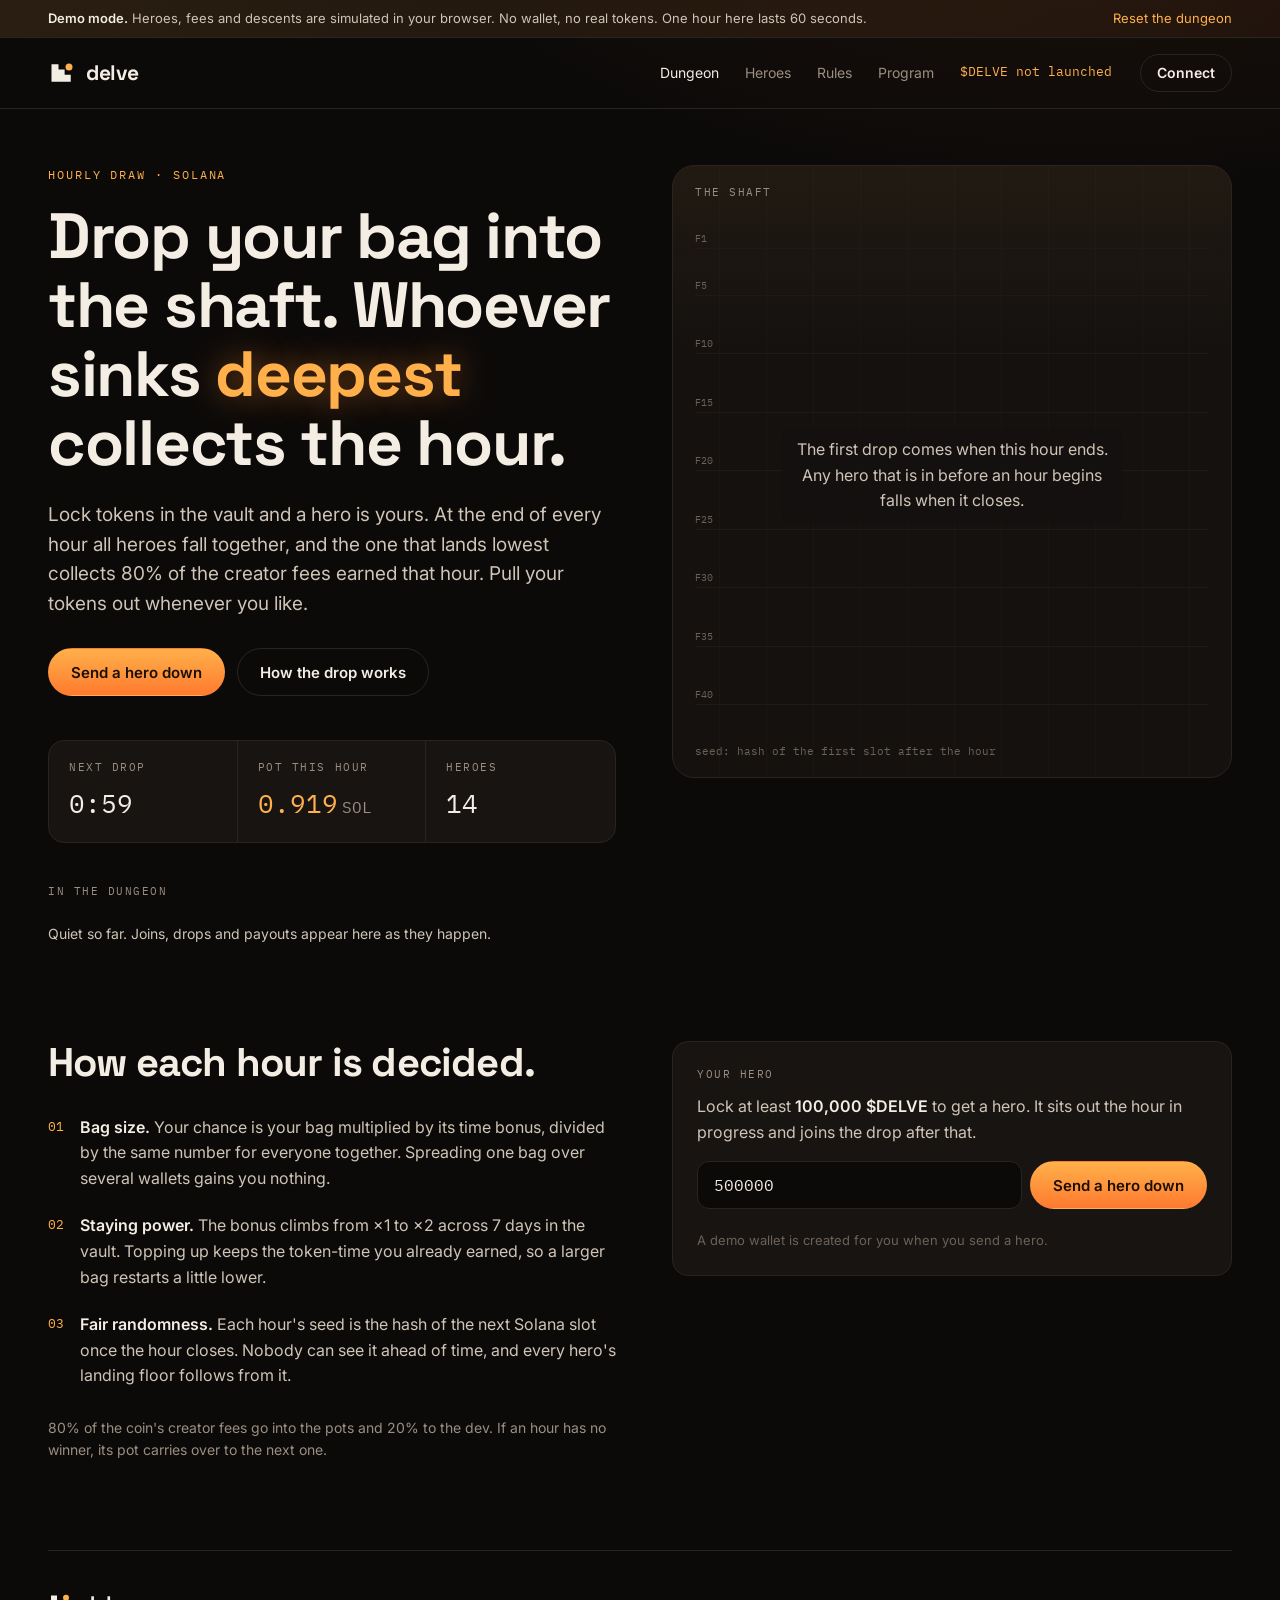
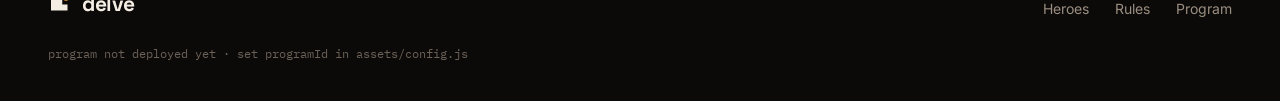
==== index.html @ 39a0b7d0 "Build delve: hourly dungeon-draw site with in-browser demo Static site (no build step) with four pag" ====
<!doctype html>
<html lang="en">
<head>
  <meta charset="utf-8">
  <meta name="viewport" content="width=device-width, initial-scale=1">
  <title>Delve · one hero wins every hour's fees</title>
  <meta name="description" content="Lock your bag, get a hero, and drop into the shaft every hour. Whoever sinks deepest collects that hour's fees. Pull your tokens out whenever you like.">
  <meta property="og:title" content="Delve">
  <meta property="og:description" content="Drop your bag into the shaft. Deepest hero collects the hour's fees.">
  <link rel="icon" href="assets/logo.svg" type="image/svg+xml">
  <link rel="preconnect" href="https://fonts.googleapis.com">
  <link rel="preconnect" href="https://fonts.gstatic.com" crossorigin>
  <link rel="stylesheet" href="https://fonts.googleapis.com/css2?family=IBM+Plex+Mono:wght@400;500&family=Inter:wght@400;500;600&family=Space+Grotesk:wght@500;700&display=swap">
  <link rel="stylesheet" href="assets/style.css">
</head>
<body>
  <div id="site-header"></div>

  <main id="main">
    <section class="gut top">
      <div>
        <div class="kicker">hourly draw · solana</div>
        <h1 class="h-hero">Drop your bag into the shaft. Whoever sinks <span class="glow">deepest</span> collects the hour.</h1>
        <p class="lede">Lock tokens in the vault and a hero is yours. At the end of every hour all heroes fall together, and the one that lands lowest collects <span data-cfg="potShare"></span>% of the creator fees earned that hour. Pull your tokens out whenever you like.</p>
        <div class="actions">
          <a class="btn btn-torch" href="#hero">Send a hero down</a>
          <a class="btn btn-line" href="rules.html">How the drop works</a>
        </div>

        <div class="card stats" style="margin-top:44px">
          <div><div class="label">next drop</div><div class="stat-v" id="s-next">–</div></div>
          <div><div class="label">pot this hour</div><div class="stat-v torch" id="s-pot">–<small>SOL</small></div></div>
          <div><div class="label">heroes</div><div class="stat-v" id="s-heroes">–</div></div>
        </div>

        <div style="margin-top:40px">
          <div class="label">in the dungeon</div>
          <ul class="feed" id="feed"></ul>
        </div>
      </div>

      <div class="card shaft" aria-label="The shaft">
        <div class="shaft-head">
          <span class="label">the shaft</span>
          <span class="label" id="shaft-round"></span>
        </div>
        <div class="pit" id="pit"></div>
        <div class="shaft-foot"><span id="shaft-seed">seed: hash of the first slot after the hour</span></div>
      </div>
    </section>

    <section class="gut how">
      <div>
        <h2 class="h2">How each hour is decided.</h2>
        <ol class="steps">
          <li><span class="n">01</span><p><b>Bag size.</b> Your chance is your bag multiplied by its time bonus, divided by the same number for everyone together. Spreading one bag over several wallets gains you nothing.</p></li>
          <li><span class="n">02</span><p><b>Staying power.</b> The bonus climbs from ×1 to ×2 across <span data-cfg="bonusDays"></span> days in the vault. Topping up keeps the token-time you already earned, so a larger bag restarts a little lower.</p></li>
          <li><span class="n">03</span><p><b>Fair randomness.</b> Each hour's seed is the hash of the next Solana slot once the hour closes. Nobody can see it ahead of time, and every hero's landing floor follows from it.</p></li>
        </ol>
        <p class="mute" style="margin-top:28px;font-size:14px;max-width:620px"><span data-cfg="potShare"></span>% of the coin's creator fees go into the pots and <span data-cfg="devShare"></span>% to the dev. If an hour has no winner, its pot carries over to the next one.</p>
      </div>
      <div class="hero-col" id="hero" style="scroll-margin-top:24px">
        <div class="card hero-card" id="hero-card"></div>
      </div>
    </section>
  </main>

  <div id="site-footer"></div>

  <script src="assets/config.js"></script>
  <script src="assets/sim.js"></script>
  <script src="assets/ui.js"></script>
  <script src="assets/home.js"></script>
</body>
</html>
---- assets/style.css ----
:root {
  --bg: #0c0a09;
  --bg-2: #14110f;
  --card: #181412;
  --line: #2a2420;
  --line-soft: #1f1a17;
  --ink: #f4ede4;
  --soft: #cfc4b6;
  --mute: #9a8e80;
  --dim: #6b6157;
  --torch: #ffb04a;
  --torch-2: #ff7a2f;
  --moss: #8fd694;
  --you: #7cc7ff;
  --radius: 16px;
  --gut: clamp(16px, 4vw, 48px);
  --display: "Space Grotesk", system-ui, sans-serif;
  --body: "Inter", system-ui, -apple-system, "Segoe UI", sans-serif;
  --mono: "IBM Plex Mono", ui-monospace, SFMono-Regular, Menlo, monospace;
  color-scheme: dark;
}

* { box-sizing: border-box; }
html { -webkit-text-size-adjust: 100%; }
body {
  margin: 0;
  min-height: 100vh;
  display: flex;
  flex-direction: column;
  background:
    radial-gradient(1200px 600px at 85% -10%, rgba(255, 122, 47, 0.08), transparent 60%),
    var(--bg);
  color: var(--ink);
  font: 16px/1.6 var(--body);
  overflow-x: hidden;
}
a { color: inherit; text-decoration: none; }
a:hover { color: var(--ink); }
b, strong { font-weight: 600; color: var(--ink); }
h1, h2, h3 { font-family: var(--display); margin: 0; line-height: 1.08; letter-spacing: -0.02em; }
p { margin: 0; }
main { flex: 1; width: 100%; }
.gut { padding-left: var(--gut); padding-right: var(--gut); max-width: 1320px; margin-left: auto; margin-right: auto; width: 100%; }
.mono { font-family: var(--mono); }
.soft { color: var(--soft); }
.mute { color: var(--mute); }
.dim { color: var(--dim); }
.torch { color: var(--torch); }
.label { font-family: var(--mono); font-size: 11px; letter-spacing: 0.14em; text-transform: uppercase; color: var(--mute); }
.kicker { font-family: var(--mono); font-size: 12px; letter-spacing: 0.16em; text-transform: uppercase; color: var(--torch); }
.sr-only { position: absolute; width: 1px; height: 1px; overflow: hidden; clip: rect(0 0 0 0); white-space: nowrap; }
.skip:focus { position: fixed; left: 16px; top: 12px; width: auto; height: auto; clip: auto; z-index: 50; }

/* ---------- demo banner ---------- */
.demo-bar {
  background: linear-gradient(90deg, rgba(255, 176, 74, 0.12), rgba(255, 122, 47, 0.06));
  border-bottom: 1px solid var(--line);
  font-size: 13px;
  color: var(--soft);
  padding: 8px 0;
}
.demo-bar .gut { display: flex; gap: 12px; align-items: center; flex-wrap: wrap; justify-content: space-between; }
.demo-bar button { background: none; border: 0; color: var(--torch); font: inherit; cursor: pointer; padding: 0; }

/* ---------- header ---------- */
.site-header { border-bottom: 1px solid var(--line); position: relative; z-index: 20; }
.site-header .gut { display: flex; align-items: center; gap: 28px; height: 70px; }
.brand { display: flex; align-items: center; gap: 10px; font-family: var(--display); font-weight: 700; font-size: 21px; letter-spacing: -0.02em; }
.brand svg { flex: none; }
.nav { display: flex; align-items: center; gap: 26px; margin-left: auto; font-size: 14px; }
.nav a { color: var(--mute); }
.nav a[aria-current="page"] { color: var(--ink); }
.nav .coin { font-family: var(--mono); font-size: 13px; color: var(--torch); white-space: nowrap; }
.menu-btn { display: none; background: none; border: 0; color: var(--soft); font: 13px var(--mono); cursor: pointer; }
.mnav { display: none; border-bottom: 1px solid var(--line); }
.mnav.open { display: block; }
.mnav a { display: block; padding: 12px 0; color: var(--soft); border-top: 1px solid var(--line-soft); }
@media (max-width: 960px) {
  .nav { display: none; }
  .wallet-btn { margin-left: auto; }
  .menu-btn { display: inline-block; }
}

/* ---------- buttons ---------- */
.btn {
  display: inline-flex; align-items: center; justify-content: center; gap: 8px;
  height: 48px; padding: 0 22px; border-radius: 999px;
  font: 600 15px var(--body); cursor: pointer; border: 1px solid transparent;
  transition: transform 0.15s ease, background 0.15s ease, border-color 0.15s ease, box-shadow 0.15s ease;
  white-space: nowrap;
}
.btn:active { transform: translateY(1px); }
.btn:disabled { opacity: 0.5; cursor: not-allowed; }
.btn-sm { height: 38px; padding: 0 16px; font-size: 14px; }
.btn-torch { background: linear-gradient(180deg, var(--torch), var(--torch-2)); color: #1a0f05; box-shadow: 0 0 0 0 rgba(255, 176, 74, 0.0); }
.btn-torch:hover { box-shadow: 0 6px 28px -6px rgba(255, 140, 50, 0.6); color: #1a0f05; }
.btn-line { background: transparent; border-color: var(--line); color: var(--ink); }
.btn-line:hover { border-color: var(--mute); }
:focus-visible { outline: 2px solid var(--torch); outline-offset: 3px; }

/* ---------- cards ---------- */
.card { background: var(--card); border: 1px solid var(--line); border-radius: var(--radius); }
.stats { display: grid; grid-template-columns: repeat(3, minmax(0, 1fr)); max-width: 640px; overflow: hidden; }
.stats > div { padding: 18px 20px; border-right: 1px solid var(--line); min-width: 0; }
.stats > div:last-child { border-right: 0; }
.stat-v { font-family: var(--mono); font-size: clamp(18px, 3.2vw, 26px); margin-top: 6px; white-space: nowrap; }
.stat-v small { font-size: 0.6em; color: var(--mute); margin-left: 4px; }

/* ---------- hero section ---------- */
.top { display: grid; grid-template-columns: minmax(0, 1fr) 560px; gap: 56px; padding-top: 56px; align-items: start; }
.h-hero { font-size: clamp(36px, 5.6vw, 64px); font-weight: 700; margin-top: 18px; }
.glow { color: var(--torch); text-shadow: 0 0 32px rgba(255, 140, 50, 0.45); }
.lede { margin-top: 22px; font-size: clamp(17px, 1.6vw, 19px); line-height: 1.55; color: var(--soft); max-width: 560px; }
.actions { display: flex; flex-wrap: wrap; gap: 12px; margin-top: 30px; }
.h2 { font-size: clamp(28px, 3.6vw, 40px); font-weight: 700; }
@media (max-width: 1100px) {
  .top { grid-template-columns: minmax(0, 1fr); gap: 40px; padding-top: 36px; }
}

/* ---------- the shaft ---------- */
.shaft {
  position: relative; overflow: hidden; border-radius: 22px;
  background:
    linear-gradient(180deg, rgba(255, 176, 74, 0.06), transparent 30%),
    repeating-linear-gradient(90deg, transparent 0 46px, rgba(255, 255, 255, 0.015) 46px 47px),
    var(--bg-2);
}
.shaft-head, .shaft-foot { display: flex; justify-content: space-between; align-items: center; gap: 12px; padding: 18px 22px 0; }
.shaft-foot { padding: 8px 22px 16px; font-family: var(--mono); font-size: 11px; color: var(--dim); }
.shaft-foot span { overflow: hidden; text-overflow: ellipsis; white-space: nowrap; }
.pit { position: relative; margin: 14px 22px 0; height: 520px; }
.floor-line { position: absolute; left: 0; right: 0; height: 1px; background: var(--line-soft); }
.floor-line span { position: absolute; top: -16px; left: 0; font: 10px var(--mono); color: var(--dim); }
.pit-msg { position: absolute; inset: 0; display: flex; align-items: center; justify-content: center; text-align: center; padding: 0 32px; color: var(--soft); pointer-events: none; }
.pit-msg p { max-width: 340px; background: rgba(20, 17, 15, 0.82); padding: 10px 14px; border-radius: 10px; }
.walker {
  position: absolute; width: 12px; height: 12px; margin-left: -6px; margin-top: -6px; border-radius: 50%;
  background: var(--soft); box-shadow: 0 0 0 3px rgba(207, 196, 182, 0.12);
  transition: top 1.6s cubic-bezier(0.55, 0, 0.3, 1);
}
.walker.waiting { animation: bob 2.4s ease-in-out infinite; }
.walker.win { background: var(--torch); box-shadow: 0 0 0 4px rgba(255, 176, 74, 0.25), 0 0 24px rgba(255, 140, 50, 0.8); width: 16px; height: 16px; margin-left: -8px; margin-top: -8px; z-index: 2; }
.walker.you { background: var(--you); box-shadow: 0 0 0 4px rgba(124, 199, 255, 0.25); z-index: 3; }
.walker-tag { position: absolute; left: 14px; top: -9px; font: 11px var(--mono); color: var(--soft); white-space: nowrap; background: rgba(12, 10, 9, 0.85); padding: 1px 6px; border-radius: 6px; }
.walker.win .walker-tag { color: var(--torch); }
.walker.you .walker-tag { color: var(--you); }
@keyframes bob { 0%, 100% { transform: translateY(0); } 50% { transform: translateY(5px); } }
@media (prefers-reduced-motion: reduce) {
  .walker { transition: none; }
  .walker.waiting { animation: none; }
}
@media (max-width: 600px) { .pit { height: 440px; } }

/* ---------- feed ---------- */
.feed { list-style: none; margin: 14px 0 0; padding: 0; font-size: 14px; }
.feed li { display: flex; gap: 12px; padding: 8px 0; border-top: 1px solid var(--line-soft); color: var(--soft); }
.feed li:first-child { border-top: 0; }
.feed time { font: 12px var(--mono); color: var(--dim); flex: none; padding-top: 2px; min-width: 46px; }
.feed .win { color: var(--torch); }
.feed .you { color: var(--you); }

/* ---------- second section ---------- */
.how { display: grid; grid-template-columns: minmax(0, 1fr) 560px; gap: 56px; margin-top: 88px; }
.steps { list-style: none; margin: 30px 0 0; padding: 0; max-width: 620px; }
.steps li { display: flex; gap: 16px; margin-top: 22px; }
.steps .n { font: 13px var(--mono); color: var(--torch); padding-top: 3px; flex: none; }
.steps p { color: var(--soft); }
@media (max-width: 1100px) { .how { grid-template-columns: minmax(0, 1fr); gap: 32px; } .how .hero-col { order: -1; } }

/* ---------- your hero card ---------- */
.hero-card { padding: 24px; }
.hero-name { font-family: var(--display); font-size: 26px; font-weight: 700; margin-top: 8px; }
.kv { display: grid; grid-template-columns: repeat(2, minmax(0, 1fr)); gap: 14px 18px; margin-top: 18px; }
.kv div > div:last-child { font-family: var(--mono); font-size: 17px; margin-top: 2px; }
.field { display: flex; gap: 8px; margin-top: 16px; flex-wrap: wrap; }
.field input {
  flex: 1 1 180px; min-width: 0; height: 48px; padding: 0 16px; border-radius: 12px;
  background: var(--bg); border: 1px solid var(--line); color: var(--ink); font: 16px var(--mono);
}
.field input:focus { border-color: var(--torch); outline: none; }
.err { color: #ff8f7a; font-size: 13px; margin-top: 8px; min-height: 1em; }
.pill { display: inline-block; font: 11px var(--mono); padding: 2px 8px; border-radius: 999px; border: 1px solid var(--line); color: var(--mute); }
.pill.on { color: var(--moss); border-color: rgba(143, 214, 148, 0.4); }

/* ---------- inner pages ---------- */
.page-head { padding-top: 56px; max-width: 760px; }
.page-head h1 { font-size: clamp(34px, 5vw, 56px); font-weight: 700; margin-top: 14px; }
.page-head p { margin-top: 18px; color: var(--soft); font-size: 18px; }
.rules { list-style: none; padding: 0; margin: 48px 0 0; max-width: 820px; }
.rules li { display: grid; grid-template-columns: 56px minmax(0, 1fr); gap: 8px; padding: 26px 0; border-top: 1px solid var(--line); }
.rules .n { font: 13px var(--mono); color: var(--torch); padding-top: 6px; }
.rules h2 { font-size: 22px; }
.rules p { margin-top: 10px; color: var(--soft); }
.notes { margin-top: 56px; max-width: 820px; padding: 26px; }
.notes ul { margin: 14px 0 0; padding-left: 20px; color: var(--soft); }
.notes li { margin-top: 10px; }

.table-wrap { margin-top: 36px; overflow-x: auto; }
table { width: 100%; border-collapse: collapse; font-size: 14px; }
th { text-align: left; font: 11px var(--mono); letter-spacing: 0.12em; text-transform: uppercase; color: var(--mute); font-weight: 400; padding: 12px 14px; border-bottom: 1px solid var(--line); white-space: nowrap; }
td { padding: 12px 14px; border-bottom: 1px solid var(--line-soft); white-space: nowrap; }
td.num, th.num { text-align: right; font-family: var(--mono); }
tr.you td { color: var(--you); }
tr.waiting td { color: var(--mute); }
.bar { display: inline-block; height: 6px; border-radius: 3px; background: var(--torch); vertical-align: middle; margin-right: 8px; opacity: 0.8; }

.ix { margin-top: 40px; }
.ix-row { display: grid; grid-template-columns: 220px 110px minmax(0, 1fr); gap: 16px; padding: 18px 0; border-top: 1px solid var(--line); }
.ix-row code { font-family: var(--mono); color: var(--torch); font-size: 14px; }
.ix-row .who { font: 12px var(--mono); color: var(--mute); padding-top: 2px; }
.ix-row p { color: var(--soft); }
@media (max-width: 760px) { .ix-row { grid-template-columns: minmax(0, 1fr); gap: 4px; } }
pre.code {
  margin: 20px 0 0; padding: 20px; overflow-x: auto; border-radius: 12px; background: var(--bg-2); border: 1px solid var(--line);
  font: 13px/1.7 var(--mono); color: var(--soft);
}
pre.code .c { color: var(--dim); }

/* ---------- footer ---------- */
.site-footer { padding-top: 88px; padding-bottom: 40px; }
.foot-row { display: flex; flex-wrap: wrap; justify-content: space-between; align-items: flex-end; gap: 24px; border-top: 1px solid var(--line); padding-top: 36px; }
.foot-links { display: flex; flex-wrap: wrap; gap: 8px 26px; list-style: none; margin: 0; padding: 0; font-size: 14px; color: var(--mute); }
.foot-note { margin-top: 26px; font: 12px var(--mono); color: var(--dim); word-break: break-all; }

@media (max-width: 600px) {
  .stats > div { padding: 14px; }
  .shaft-head, .shaft-foot { padding-left: 16px; padding-right: 16px; }
  .pit { margin-left: 16px; margin-right: 16px; }
}
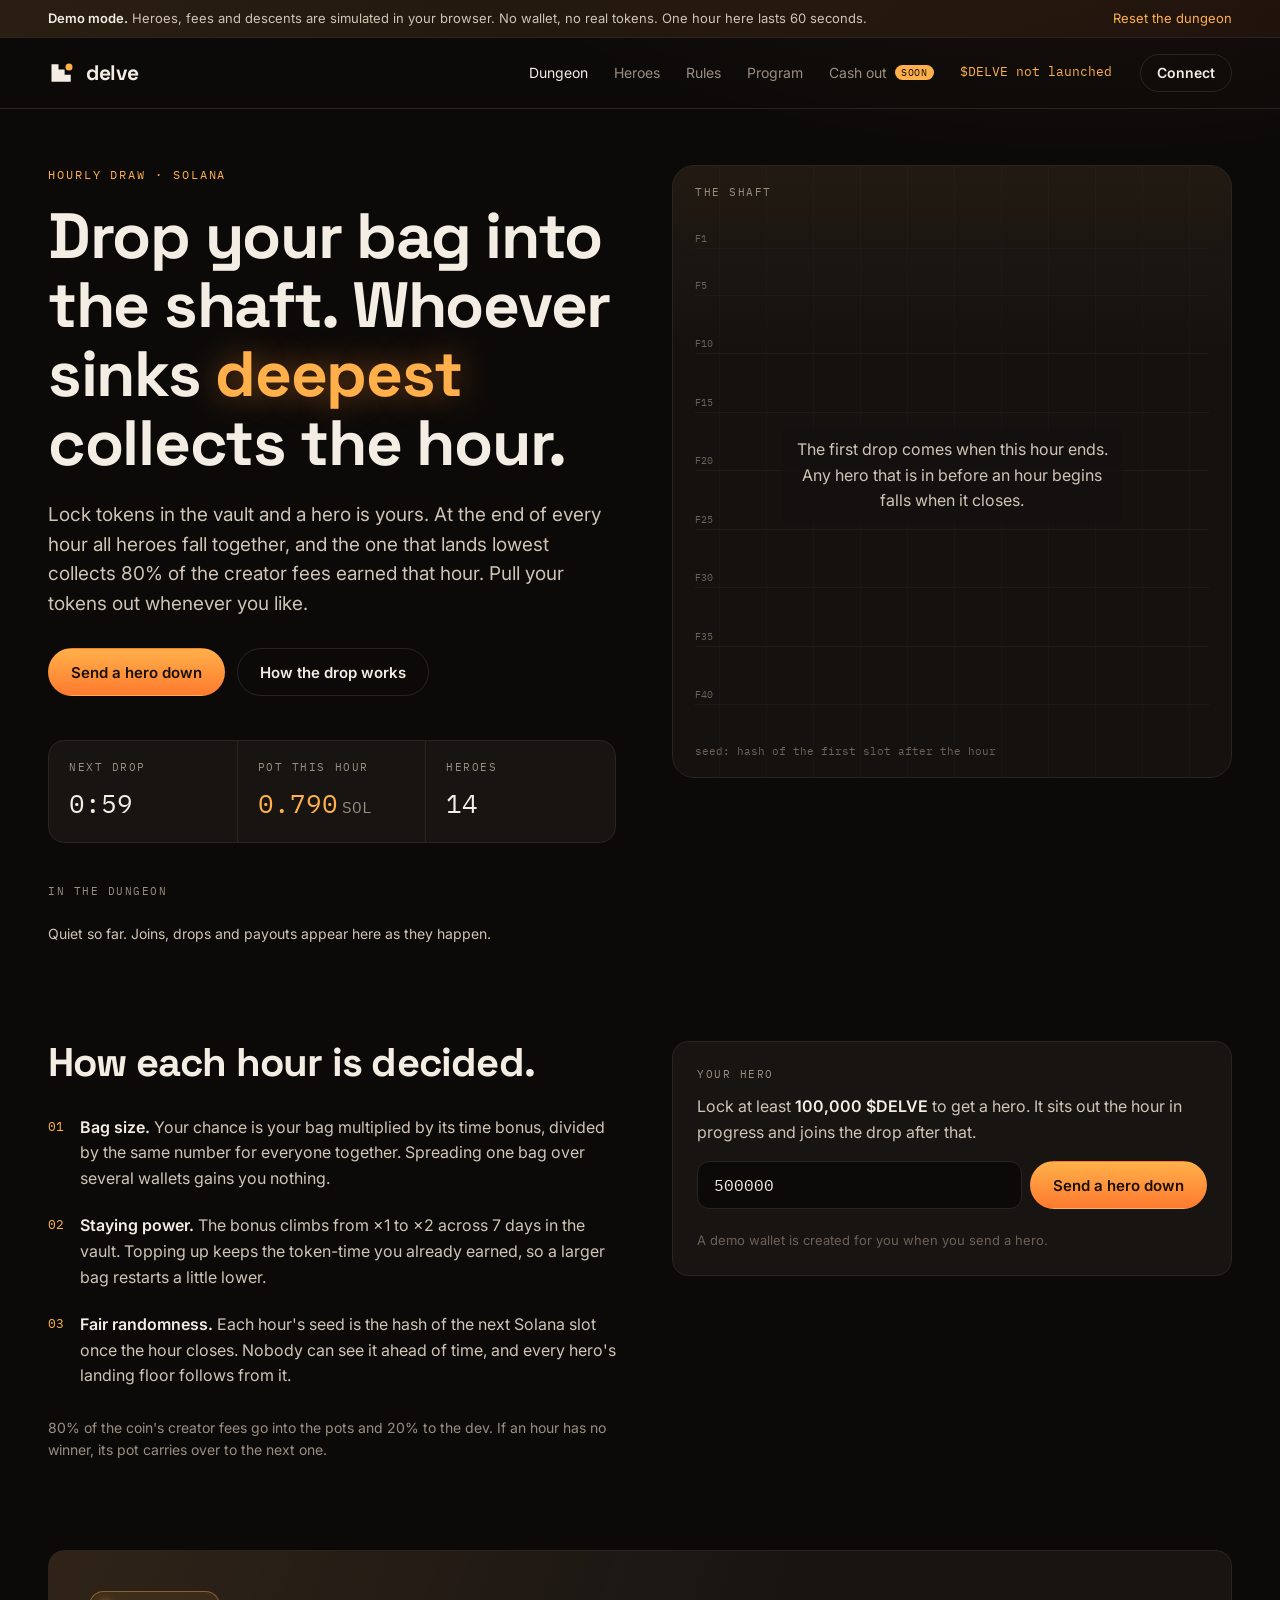
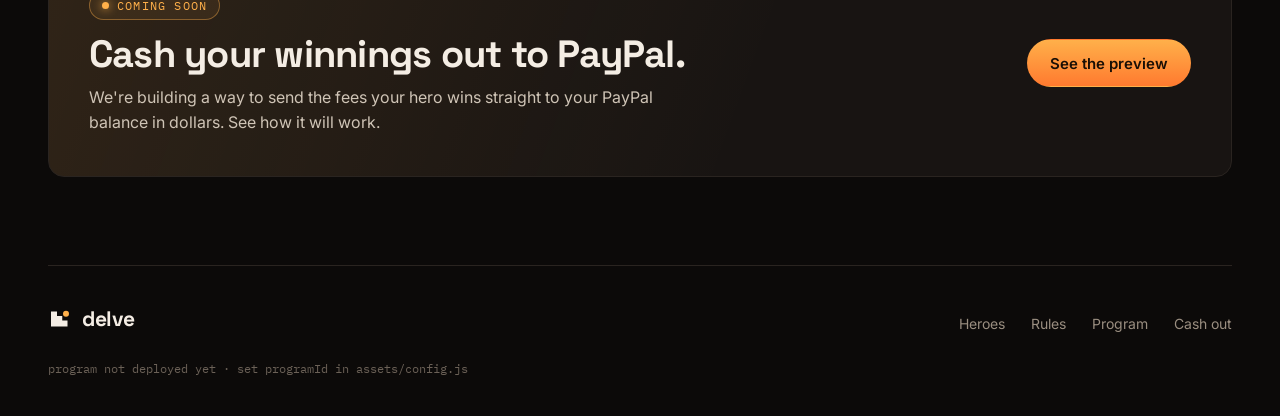
==== commit 2cd7b27e: "Add PayPal cash-out design preview page New cashout.html with an earnings mockup, four-step flow, an" ====
--- a/index.html
+++ b/index.html
@@ -63,6 +63,17 @@
         <div class="card hero-card" id="hero-card"></div>
       </div>
     </section>
+
+    <section class="gut">
+      <div class="card teaser">
+        <div>
+          <span class="preview-tag"><i></i> coming soon</span>
+          <h2>Cash your winnings out to PayPal.</h2>
+          <p>We're building a way to send the fees your hero wins straight to your PayPal balance in dollars. See how it will work.</p>
+        </div>
+        <a class="btn btn-torch" href="cashout.html">See the preview</a>
+      </div>
+    </section>
   </main>
 
   <div id="site-footer"></div>
--- a/assets/style.css
+++ b/assets/style.css
@@ -227,3 +227,130 @@
   .shaft-head, .shaft-foot { padding-left: 16px; padding-right: 16px; }
   .pit { margin-left: 16px; margin-right: 16px; }
 }
+
+/* ---------- cash-out (preview) ---------- */
+.soon { font: 10px var(--mono); letter-spacing: 0.08em; text-transform: uppercase; color: #1a0f05; background: var(--torch); border-radius: 999px; padding: 1px 6px; margin-left: 4px; vertical-align: 2px; }
+.preview-tag { display: inline-flex; align-items: center; gap: 8px; font: 12px var(--mono); letter-spacing: 0.1em; text-transform: uppercase; color: var(--torch); border: 1px solid rgba(255, 176, 74, 0.4); background: rgba(255, 176, 74, 0.08); border-radius: 999px; padding: 6px 12px; }
+.preview-tag i { width: 7px; height: 7px; border-radius: 50%; background: var(--torch); box-shadow: 0 0 10px var(--torch); animation: pulse 1.6s ease-in-out infinite; }
+@keyframes pulse { 50% { opacity: 0.35; } }
+
+.co-top { display: grid; grid-template-columns: minmax(0, 1fr) 460px; gap: 64px; align-items: center; padding-top: 64px; }
+.co-top h1 { font-size: clamp(40px, 6vw, 72px); font-weight: 700; margin-top: 22px; }
+.co-top .lede { max-width: 540px; }
+.co-points { list-style: none; padding: 0; margin: 28px 0 0; display: grid; gap: 12px; }
+.co-points li { display: flex; gap: 12px; align-items: flex-start; color: var(--soft); }
+.co-points svg { flex: none; margin-top: 3px; }
+@media (max-width: 1100px) { .co-top { grid-template-columns: minmax(0, 1fr); gap: 48px; padding-top: 40px; } }
+
+/* the wallet mockup */
+.device {
+  position: relative; border-radius: 30px; padding: 22px; max-width: 460px; width: 100%; justify-self: center;
+  background: linear-gradient(160deg, #1d1814, #120f0d 60%); border: 1px solid var(--line);
+  box-shadow: 0 40px 80px -30px rgba(0, 0, 0, 0.8), 0 0 0 1px rgba(255, 255, 255, 0.02) inset, 0 0 120px -40px rgba(255, 140, 50, 0.35);
+}
+.device-ribbon { position: absolute; top: 18px; right: -1px; font: 10px var(--mono); letter-spacing: 0.12em; text-transform: uppercase; background: var(--torch); color: #1a0f05; padding: 4px 10px 4px 12px; border-radius: 999px 0 0 999px; }
+.bal-label { font: 11px var(--mono); letter-spacing: 0.14em; text-transform: uppercase; color: var(--mute); }
+.bal { font-family: var(--display); font-weight: 700; font-size: 46px; letter-spacing: -0.03em; margin-top: 6px; line-height: 1; }
+.bal small { font-size: 18px; color: var(--mute); font-weight: 500; margin-left: 6px; }
+.bal-fiat { font: 14px var(--mono); color: var(--moss); margin-top: 8px; }
+.spark { display: block; width: 100%; height: 70px; margin-top: 18px; }
+.dev-rows { margin-top: 14px; border-top: 1px solid var(--line-soft); }
+.dev-row { display: flex; align-items: center; gap: 12px; padding: 12px 0; border-bottom: 1px solid var(--line-soft); font-size: 14px; }
+.dev-row .ic { width: 34px; height: 34px; border-radius: 10px; display: grid; place-items: center; background: rgba(255, 176, 74, 0.1); color: var(--torch); flex: none; }
+.dev-row .ic.out { background: rgba(124, 199, 255, 0.1); color: var(--you); }
+.dev-row .t { flex: 1; min-width: 0; }
+.dev-row .t div:last-child { font-size: 12px; color: var(--dim); font-family: var(--mono); }
+.dev-row .a { font-family: var(--mono); white-space: nowrap; }
+.dev-row .a.plus { color: var(--moss); }
+.btn-block { width: 100%; margin-top: 18px; height: 54px; font-size: 16px; }
+.sample-note { text-align: center; font: 11px var(--mono); color: var(--dim); margin-top: 10px; }
+
+/* flow */
+.flow { display: grid; grid-template-columns: repeat(4, minmax(0, 1fr)); gap: 16px; margin-top: 40px; counter-reset: step; }
+.flow .card { padding: 24px; position: relative; overflow: hidden; }
+.flow .card::after { content: ""; position: absolute; inset: auto -40px -60px auto; width: 140px; height: 140px; border-radius: 50%; background: radial-gradient(circle, rgba(255, 176, 74, 0.12), transparent 70%); }
+.flow .icon { width: 46px; height: 46px; border-radius: 14px; display: grid; place-items: center; background: rgba(255, 176, 74, 0.1); color: var(--torch); }
+.flow h3 { font-size: 20px; margin-top: 18px; }
+.flow p { color: var(--soft); margin-top: 8px; font-size: 15px; }
+.flow .n { position: absolute; top: 22px; right: 22px; font: 12px var(--mono); color: var(--dim); }
+@media (max-width: 1000px) { .flow { grid-template-columns: repeat(2, minmax(0, 1fr)); } }
+@media (max-width: 560px) { .flow { grid-template-columns: minmax(0, 1fr); } }
+
+.section { margin-top: 110px; }
+.section-head { max-width: 680px; }
+.section-head p { color: var(--soft); margin-top: 14px; font-size: 17px; }
+
+/* calculator */
+.calc { display: grid; grid-template-columns: minmax(0, 1fr) minmax(0, 1fr); gap: 0; margin-top: 36px; overflow: hidden; }
+.calc > div { padding: 30px; }
+.calc > div + div { border-left: 1px solid var(--line); background: linear-gradient(180deg, rgba(255, 176, 74, 0.05), transparent); }
+.calc label { display: block; margin-top: 22px; }
+.calc label:first-child { margin-top: 0; }
+.calc .row { display: flex; justify-content: space-between; align-items: baseline; gap: 12px; }
+.calc output { font: 15px var(--mono); color: var(--ink); }
+input[type="range"] { width: 100%; margin-top: 12px; accent-color: var(--torch); }
+.est { font-family: var(--display); font-weight: 700; font-size: clamp(40px, 5vw, 56px); letter-spacing: -0.03em; margin-top: 10px; color: var(--torch); }
+.est-sub { color: var(--soft); margin-top: 6px; }
+.calc .fine { font-size: 12px; color: var(--dim); margin-top: 18px; }
+@media (max-width: 860px) { .calc { grid-template-columns: minmax(0, 1fr); } .calc > div + div { border-left: 0; border-top: 1px solid var(--line); } }
+
+/* roadmap */
+.road { list-style: none; padding: 0; margin: 36px 0 0; display: grid; grid-template-columns: repeat(4, minmax(0, 1fr)); gap: 16px; }
+.road li { padding: 22px; border-radius: var(--radius); border: 1px solid var(--line); background: var(--card); }
+.road .st { font: 11px var(--mono); letter-spacing: 0.12em; text-transform: uppercase; }
+.road .done .st { color: var(--moss); }
+.road .now .st { color: var(--torch); }
+.road .next .st { color: var(--mute); }
+.road li.now { border-color: rgba(255, 176, 74, 0.45); box-shadow: 0 0 40px -20px rgba(255, 140, 50, 0.6); }
+.road h3 { font-size: 18px; margin-top: 10px; }
+.road p { color: var(--soft); font-size: 14px; margin-top: 6px; }
+@media (max-width: 1000px) { .road { grid-template-columns: repeat(2, minmax(0, 1fr)); } }
+@media (max-width: 560px) { .road { grid-template-columns: minmax(0, 1fr); } }
+
+/* faq */
+.faq { margin-top: 30px; max-width: 820px; }
+.faq details { border-top: 1px solid var(--line); padding: 20px 0; }
+.faq details:last-child { border-bottom: 1px solid var(--line); }
+.faq summary { cursor: pointer; list-style: none; font-family: var(--display); font-size: 19px; font-weight: 500; display: flex; justify-content: space-between; gap: 16px; }
+.faq summary::-webkit-details-marker { display: none; }
+.faq summary::after { content: "+"; color: var(--torch); font-family: var(--mono); }
+.faq details[open] summary::after { content: "–"; }
+.faq p { color: var(--soft); margin-top: 12px; }
+
+/* cta band */
+.cta-band { margin-top: 110px; padding: clamp(28px, 5vw, 56px); text-align: center; border-radius: 28px; background: radial-gradient(600px 240px at 50% 0%, rgba(255, 140, 50, 0.18), transparent 70%), var(--card); border: 1px solid var(--line); }
+.cta-band h2 { font-size: clamp(30px, 4.4vw, 48px); }
+.cta-band p { color: var(--soft); margin: 14px auto 0; max-width: 560px; }
+.cta-band .actions { justify-content: center; }
+
+/* home teaser */
+.teaser { margin-top: 88px; display: grid; grid-template-columns: minmax(0, 1fr) auto; gap: 32px; align-items: center; padding: clamp(24px, 4vw, 40px); background: linear-gradient(110deg, rgba(255, 176, 74, 0.1), transparent 60%), var(--card); }
+.teaser h2 { font-size: clamp(26px, 3.4vw, 38px); margin-top: 14px; }
+.teaser p { color: var(--soft); margin-top: 10px; max-width: 620px; }
+@media (max-width: 760px) { .teaser { grid-template-columns: minmax(0, 1fr); } }
+
+/* modal */
+.modal { position: fixed; inset: 0; z-index: 60; display: none; align-items: center; justify-content: center; padding: 16px; background: rgba(6, 5, 4, 0.72); backdrop-filter: blur(6px); }
+.modal.open { display: flex; }
+.sheet { width: 100%; max-width: 440px; padding: 26px; border-radius: 24px; background: #17130f; border: 1px solid var(--line); box-shadow: 0 30px 80px -20px rgba(0, 0, 0, 0.9); max-height: calc(100vh - 32px); overflow-y: auto; }
+.sheet-head { display: flex; justify-content: space-between; align-items: center; }
+.sheet-head button { background: none; border: 0; color: var(--mute); font-size: 22px; cursor: pointer; line-height: 1; }
+.dots { display: flex; gap: 6px; margin-top: 18px; }
+.dots span { height: 3px; flex: 1; border-radius: 2px; background: var(--line); }
+.dots span.on { background: var(--torch); }
+.sheet h3 { font-size: 24px; margin-top: 20px; }
+.sheet .soft { margin-top: 6px; font-size: 15px; }
+.sheet input[type="email"], .sheet input[type="text"] { width: 100%; height: 50px; margin-top: 16px; padding: 0 16px; border-radius: 12px; background: var(--bg); border: 1px solid var(--line); color: var(--ink); font: 16px var(--body); }
+.sheet input:focus { border-color: var(--torch); outline: none; }
+.chips { display: flex; gap: 8px; margin-top: 14px; flex-wrap: wrap; }
+.chips button { flex: 1; height: 38px; border-radius: 10px; border: 1px solid var(--line); background: transparent; color: var(--soft); font: 13px var(--mono); cursor: pointer; }
+.chips button.on { border-color: var(--torch); color: var(--torch); }
+.big-amt { font-family: var(--display); font-size: 44px; font-weight: 700; margin-top: 16px; letter-spacing: -0.03em; }
+.review { margin-top: 18px; border-radius: 14px; border: 1px solid var(--line); }
+.review div { display: flex; justify-content: space-between; gap: 12px; padding: 12px 16px; border-top: 1px solid var(--line-soft); font-size: 14px; }
+.review div:first-child { border-top: 0; }
+.review span:first-child { color: var(--mute); }
+.review span:last-child { font-family: var(--mono); text-align: right; word-break: break-all; }
+.review .total span:last-child { color: var(--moss); font-size: 16px; }
+.done-mark { width: 72px; height: 72px; border-radius: 50%; display: grid; place-items: center; margin: 12px auto 0; background: rgba(255, 176, 74, 0.12); color: var(--torch); box-shadow: 0 0 60px -10px rgba(255, 140, 50, 0.6); }
+.center { text-align: center; }
